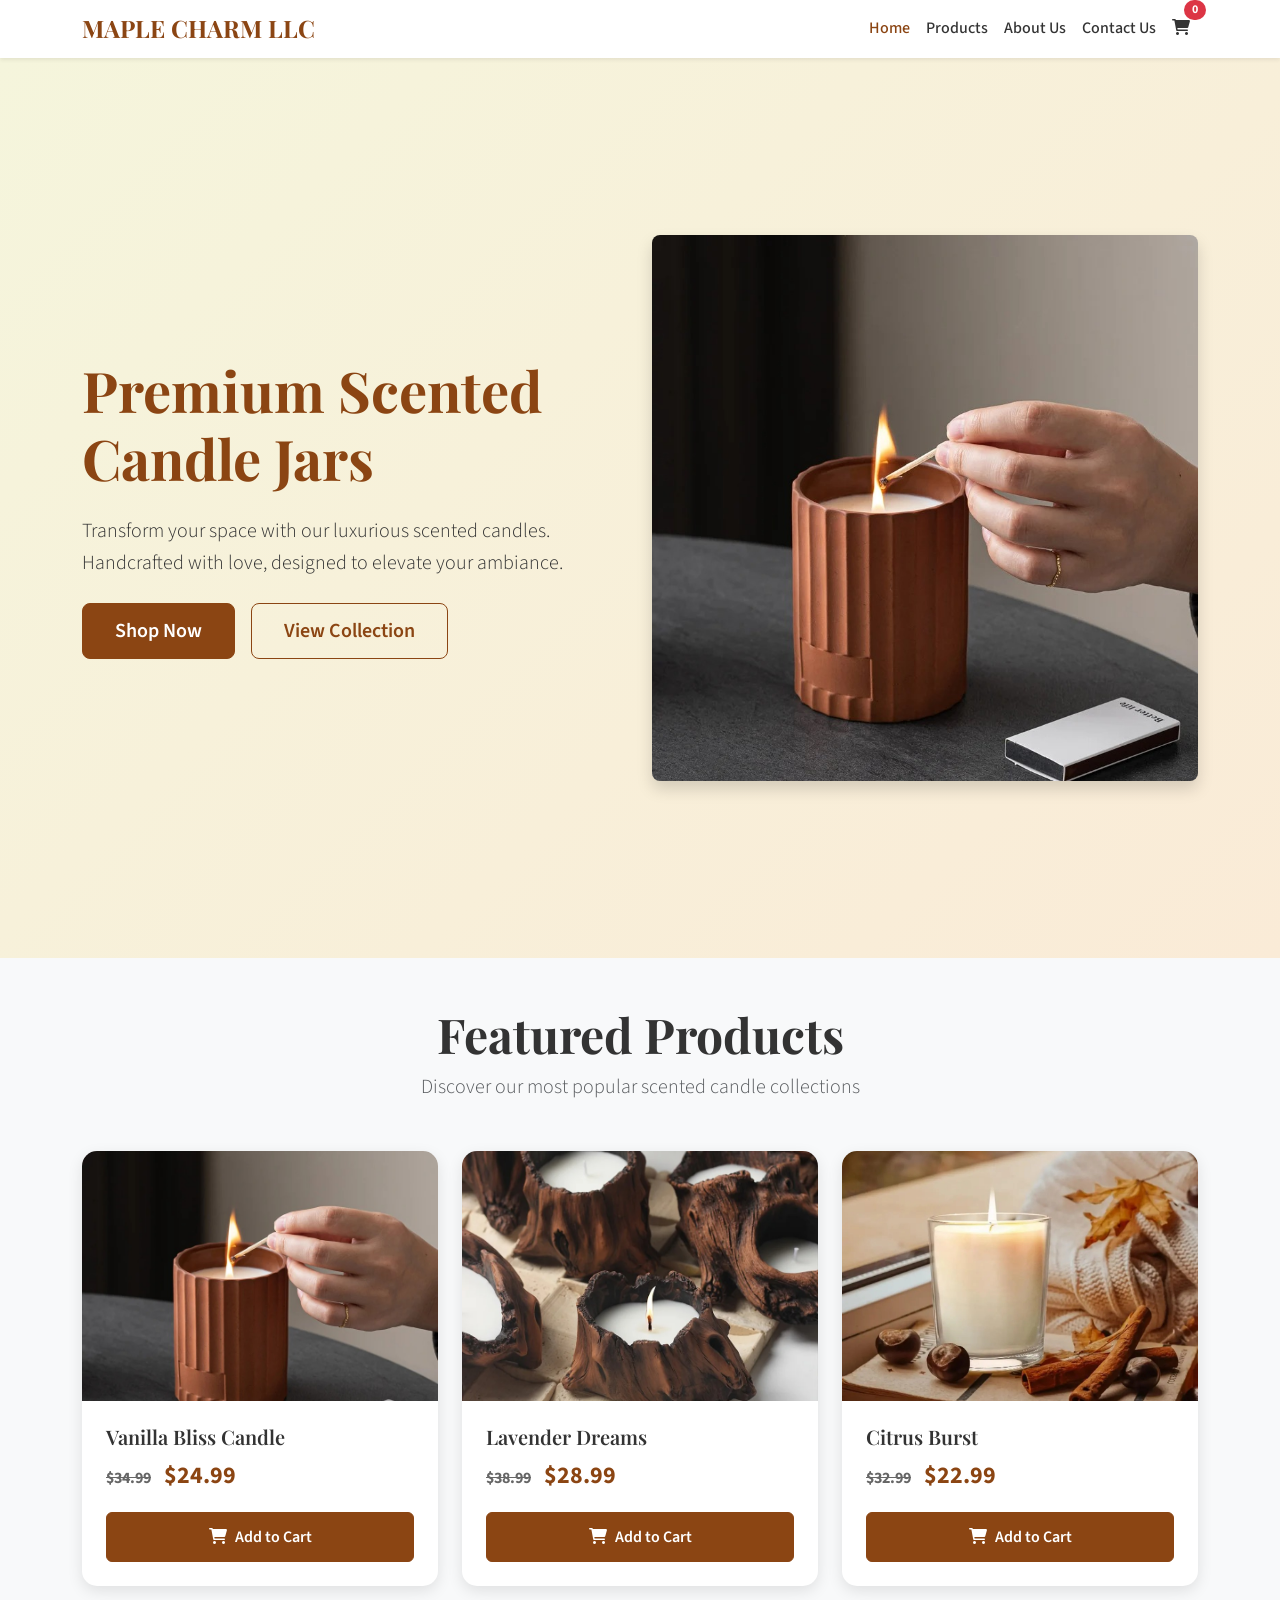
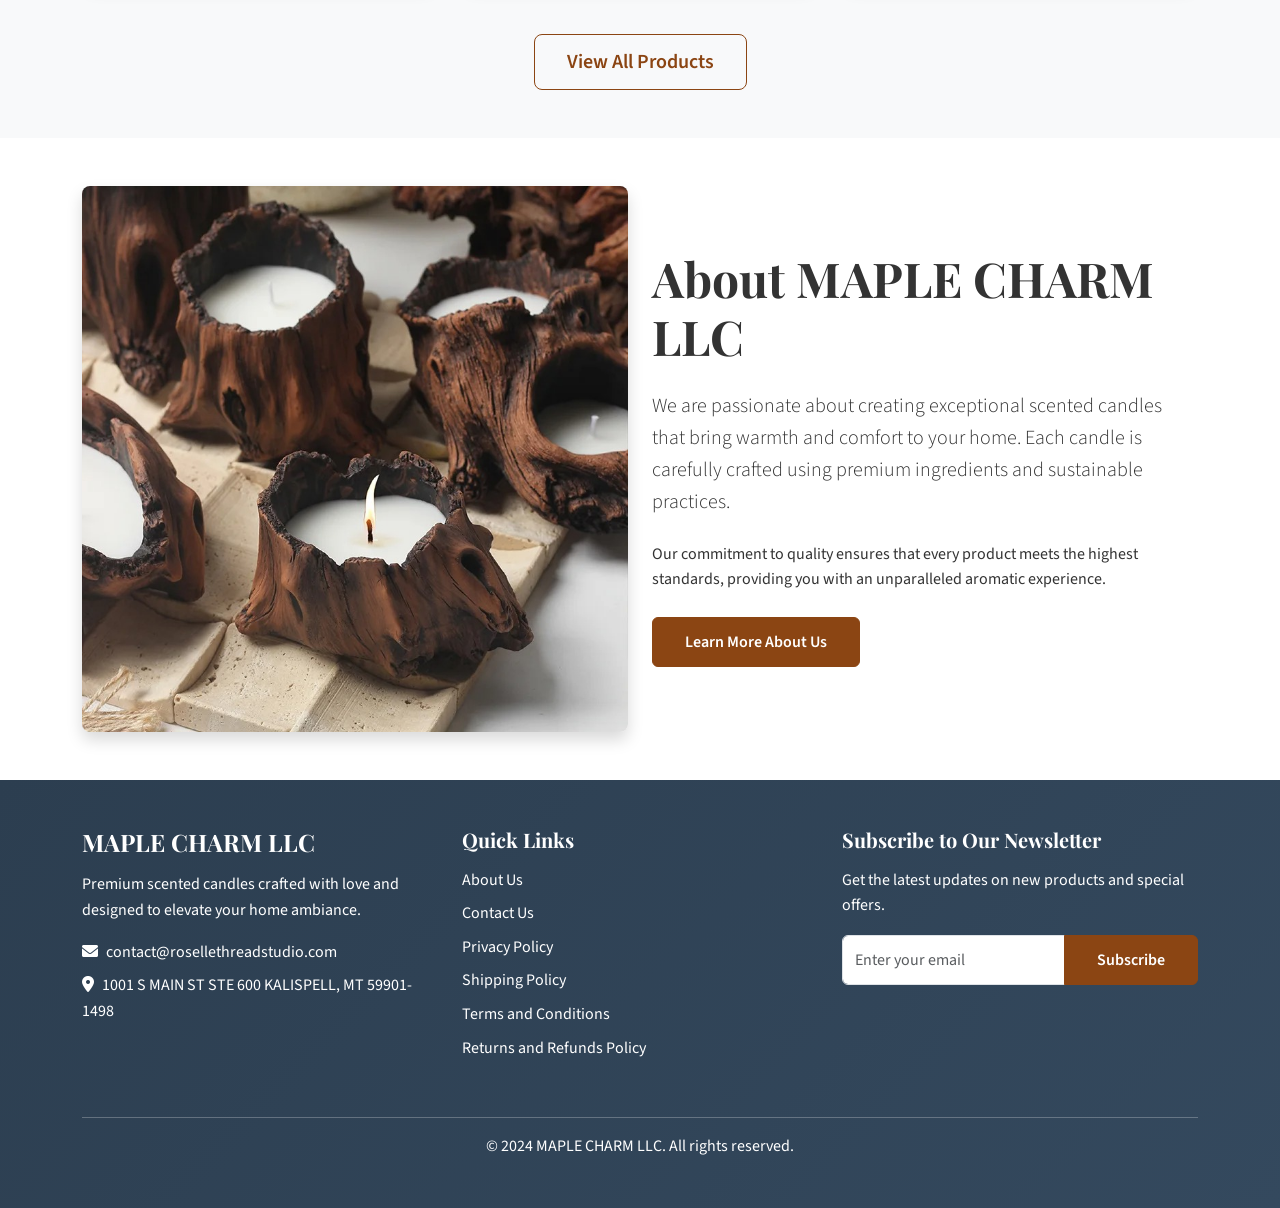
==== index.html @ c26967cf "Commit" ====
<!DOCTYPE html>
<html lang="en">
<head>
    <meta charset="UTF-8">
    <meta name="viewport" content="width=device-width, initial-scale=1.0">
    <title>MAPLE CHARM LLC - Premium Scented Candle Jars</title>
    <link href="https://cdn.jsdelivr.net/npm/bootstrap@5.3.0/dist/css/bootstrap.min.css" rel="stylesheet">
    <link rel="stylesheet" href="https://cdnjs.cloudflare.com/ajax/libs/font-awesome/6.0.0/css/all.min.css">
    <link href="https://fonts.googleapis.com/css2?family=Playfair+Display:wght@400;700&family=Source+Sans+Pro:wght@300;400;600&display=swap" rel="stylesheet">
    <link rel="stylesheet" href="styles.css">
</head>
<body>
    <!-- Navigation -->
    <nav class="navbar navbar-expand-lg navbar-light bg-white sticky-top shadow-sm">
        <div class="container">
            <a class="navbar-brand" href="index.html">
                <h3 class="mb-0 text-primary">MAPLE CHARM LLC</h3>
            </a>
            <button class="navbar-toggler" type="button" data-bs-toggle="collapse" data-bs-target="#navbarNav">
                <span class="navbar-toggler-icon"></span>
            </button>
            <div class="collapse navbar-collapse" id="navbarNav">
                <ul class="navbar-nav ms-auto">
                    <li class="nav-item">
                        <a class="nav-link active" href="index.html">Home</a>
                    </li>
                    <li class="nav-item">
                        <a class="nav-link" href="products.html">Products</a>
                    </li>
                    <li class="nav-item">
                        <a class="nav-link" href="about.html">About Us</a>
                    </li>
                    <li class="nav-item">
                        <a class="nav-link" href="contact.html">Contact Us</a>
                    </li>
                    <li class="nav-item">
                        <a class="nav-link position-relative" href="cart.html">
                            <i class="fas fa-shopping-cart"></i>
                            <span class="badge bg-danger rounded-pill cart-count" id="cartCount">0</span>
                        </a>
                    </li>
                </ul>
            </div>
        </div>
    </nav>

    <!-- Hero Section -->
    <section class="hero-section">
        <div class="container">
            <div class="row align-items-center min-vh-100">
                <div class="col-lg-6">
                    <div class="hero-content">
                        <h1 class="display-4 fw-bold mb-4">Premium Scented Candle Jars</h1>
                        <p class="lead mb-4">Transform your space with our luxurious scented candles. Handcrafted with love, designed to elevate your ambiance.</p>
                        <div class="d-flex gap-3">
                            <a href="products.html" class="btn btn-primary btn-lg">Shop Now</a>
                            <a href="#featured" class="btn btn-outline-primary btn-lg">View Collection</a>
                        </div>
                    </div>
                </div>
                <div class="col-lg-6">
                    <div class="hero-image">
                        <img src="Products/1/main-image-1.jpeg" alt="Premium Scented Candle" class="img-fluid rounded-3 shadow">
                    </div>
                </div>
            </div>
        </div>
    </section>

    <!-- Featured Products -->
    <section id="featured" class="py-5 bg-light">
        <div class="container">
            <div class="text-center mb-5">
                <h2 class="display-5 fw-bold">Featured Products</h2>
                <p class="lead text-muted">Discover our most popular scented candle collections</p>
            </div>
            <div class="row g-4" id="featuredProducts">
                <!-- Products will be loaded here -->
            </div>
            <div class="text-center mt-5">
                <a href="products.html" class="btn btn-outline-primary btn-lg">View All Products</a>
            </div>
        </div>
    </section>

    <!-- About Preview -->
    <section class="py-5">
        <div class="container">
            <div class="row align-items-center">
                <div class="col-lg-6">
                    <img src="Products/2/main-image-1.jpeg" alt="About Maple Charm" class="img-fluid rounded-3 shadow">
                </div>
                <div class="col-lg-6">
                    <h2 class="display-5 fw-bold mb-4">About MAPLE CHARM LLC</h2>
                    <p class="lead mb-4">We are passionate about creating exceptional scented candles that bring warmth and comfort to your home. Each candle is carefully crafted using premium ingredients and sustainable practices.</p>
                    <p class="mb-4">Our commitment to quality ensures that every product meets the highest standards, providing you with an unparalleled aromatic experience.</p>
                    <a href="about.html" class="btn btn-primary">Learn More About Us</a>
                </div>
            </div>
        </div>
    </section>

    <!-- Footer -->
    <footer class="bg-dark text-white py-5">
        <div class="container">
            <div class="row">
                <div class="col-lg-4 mb-4">
                    <h4 class="mb-3">MAPLE CHARM LLC</h4>
                    <p class="mb-3">Premium scented candles crafted with love and designed to elevate your home ambiance.</p>
                    <div class="contact-info">
                        <p class="mb-2"><i class="fas fa-envelope me-2"></i>contact@rosellethreadstudio.com</p>
                        <p class="mb-2"><i class="fas fa-map-marker-alt me-2"></i>1001 S MAIN ST STE 600 KALISPELL, MT 59901-1498</p>
                    </div>
                </div>
                <div class="col-lg-4 mb-4">
                    <h5 class="mb-3">Quick Links</h5>
                    <ul class="list-unstyled">
                        <li class="mb-2"><a href="about.html" class="text-white text-decoration-none">About Us</a></li>
                        <li class="mb-2"><a href="contact.html" class="text-white text-decoration-none">Contact Us</a></li>
                        <li class="mb-2"><a href="privacy.html" class="text-white text-decoration-none">Privacy Policy</a></li>
                        <li class="mb-2"><a href="shipping.html" class="text-white text-decoration-none">Shipping Policy</a></li>
                        <li class="mb-2"><a href="terms.html" class="text-white text-decoration-none">Terms and Conditions</a></li>
                        <li class="mb-2"><a href="returns.html" class="text-white text-decoration-none">Returns and Refunds Policy</a></li>
                    </ul>
                </div>
                <div class="col-lg-4 mb-4">
                    <h5 class="mb-3">Subscribe to Our Newsletter</h5>
                    <p class="mb-3">Get the latest updates on new products and special offers.</p>
                    <form class="newsletter-form">
                        <div class="input-group mb-3">
                            <input type="email" class="form-control" placeholder="Enter your email" required>
                            <button class="btn btn-primary" type="submit">Subscribe</button>
                        </div>
                    </form>
                </div>
            </div>
            <hr class="bg-white">
            <div class="text-center">
                <p class="mb-0">&copy; 2024 MAPLE CHARM LLC. All rights reserved.</p>
            </div>
        </div>
    </footer>

    <script src="https://cdn.jsdelivr.net/npm/bootstrap@5.3.0/dist/js/bootstrap.bundle.min.js"></script>
    <script src="script.js"></script>
</body>
</html>
---- styles.css ----
/* Global Styles */
:root {
    --primary-color: #8B4513;
    --secondary-color: #D2691E;
    --accent-color: #FFD700;
    --text-dark: #333333;
    --text-light: #666666;
    --bg-light: #F8F9FA;
}

body {
    font-family: 'Source Sans Pro', sans-serif;
    color: var(--text-dark);
    line-height: 1.6;
}

h1, h2, h3, h4, h5, h6 {
    font-family: 'Playfair Display', serif;
    font-weight: 700;
}

/* Navigation */
.navbar-brand h3 {
    color: var(--primary-color) !important;
    font-size: 1.5rem;
}

.nav-link {
    color: var(--text-dark) !important;
    font-weight: 500;
    transition: color 0.3s ease;
}

.nav-link:hover,
.nav-link.active {
    color: var(--primary-color) !important;
}

.cart-count {
    position: absolute;
    top: -8px;
    right: -8px;
    font-size: 0.75rem;
}

/* Hero Section */
.hero-section {
    background: linear-gradient(135deg, #F5F5DC 0%, #FAEBD7 100%);
    min-height: 100vh;
    display: flex;
    align-items: center;
}

.hero-content h1 {
    color: var(--primary-color);
    font-size: 3.5rem;
    line-height: 1.2;
}

.hero-image img {
    max-height: 600px;
    object-fit: cover;
    width: 100%;
}

/* Product Cards */
.product-card {
    background: white;
    border-radius: 15px;
    overflow: hidden;
    box-shadow: 0 5px 15px rgba(0,0,0,0.1);
    transition: transform 0.3s ease, box-shadow 0.3s ease;
    height: 100%;
}

.product-card:hover {
    transform: translateY(-5px);
    box-shadow: 0 10px 25px rgba(0,0,0,0.15);
}

.product-image {
    height: 250px;
    overflow: hidden;
    position: relative;
}

.product-image img {
    width: 100%;
    height: 100%;
    object-fit: cover;
    transition: transform 0.3s ease;
}

.product-card:hover .product-image img {
    transform: scale(1.05);
}

.product-info {
    padding: 1.5rem;
}

.product-title {
    font-size: 1.25rem;
    font-weight: 600;
    margin-bottom: 0.5rem;
    color: var(--text-dark);
}

.product-price {
    font-size: 1.5rem;
    font-weight: 700;
    color: var(--primary-color);
    margin-bottom: 1rem;
}

.original-price {
    text-decoration: line-through;
    color: var(--text-light);
    font-size: 1rem;
    margin-right: 0.5rem;
}

/* Buttons */
.btn-primary {
    background-color: var(--primary-color);
    border-color: var(--primary-color);
    padding: 0.75rem 2rem;
    font-weight: 600;
    transition: all 0.3s ease;
}

.btn-primary:hover {
    background-color: var(--secondary-color);
    border-color: var(--secondary-color);
    transform: translateY(-2px);
}

.btn-outline-primary {
    border-color: var(--primary-color);
    color: var(--primary-color);
    padding: 0.75rem 2rem;
    font-weight: 600;
    transition: all 0.3s ease;
}

.btn-outline-primary:hover {
    background-color: var(--primary-color);
    border-color: var(--primary-color);
    transform: translateY(-2px);
}

/* Product Detail Page */
.main-image-container {
    position: relative;
    overflow: hidden;
    border-radius: 15px;
    box-shadow: 0 10px 30px rgba(0,0,0,0.1);
}

.main-image {
    width: 100%;
    height: 500px;
    object-fit: cover;
}

.thumbnail-container {
    display: flex;
    gap: 1rem;
    margin-top: 1rem;
    overflow-x: auto;
}

.thumbnail {
    width: 100px;
    height: 100px;
    object-fit: cover;
    border-radius: 10px;
    cursor: pointer;
    transition: all 0.3s ease;
    border: 3px solid transparent;
}

.thumbnail:hover,
.thumbnail.active {
    border-color: var(--primary-color);
    transform: scale(1.05);
}

.variant-selector {
    display: flex;
    gap: 0.5rem;
    flex-wrap: wrap;
    margin: 1rem 0;
}

.variant-btn {
    padding: 0.5rem 1rem;
    border: 2px solid var(--primary-color);
    background: white;
    color: var(--primary-color);
    border-radius: 25px;
    cursor: pointer;
    transition: all 0.3s ease;
}

.variant-btn:hover,
.variant-btn.active {
    background: var(--primary-color);
    color: white;
}

.quantity-selector {
    display: flex;
    align-items: center;
    gap: 1rem;
    margin: 1rem 0;
}

.quantity-btn {
    width: 40px;
    height: 40px;
    border: 2px solid var(--primary-color);
    background: white;
    color: var(--primary-color);
    border-radius: 50%;
    cursor: pointer;
    transition: all 0.3s ease;
}

.quantity-btn:hover {
    background: var(--primary-color);
    color: white;
}

.quantity-input {
    width: 60px;
    text-align: center;
    border: 2px solid var(--primary-color);
    border-radius: 5px;
    padding: 0.5rem;
}

/* Cart Page */
.cart-item {
    background: white;
    border-radius: 10px;
    padding: 1.5rem;
    margin-bottom: 1rem;
    box-shadow: 0 3px 10px rgba(0,0,0,0.1);
}

.cart-item-image {
    width: 100px;
    height: 100px;
    object-fit: cover;
    border-radius: 10px;
}

.cart-summary {
    background: var(--bg-light);
    border-radius: 15px;
    padding: 2rem;
    position: sticky;
    top: 100px;
}

/* Footer */
footer {
    background: linear-gradient(135deg, #2C3E50 0%, #34495E 100%);
}

footer a:hover {
    color: var(--accent-color) !important;
}

.newsletter-form .btn-primary {
    border-top-left-radius: 0;
    border-bottom-left-radius: 0;
}

/* Responsive Design */
@media (max-width: 768px) {
    .hero-content h1 {
        font-size: 2.5rem;
    }
    
    .main-image {
        height: 300px;
    }
    
    .thumbnail {
        width: 80px;
        height: 80px;
    }
    
    .cart-summary {
        position: static;
        margin-top: 2rem;
    }
}

/* Loading Animation */
.loading {
    display: inline-block;
    width: 20px;
    height: 20px;
    border: 3px solid rgba(139, 69, 19, 0.3);
    border-radius: 50%;
    border-top-color: var(--primary-color);
    animation: spin 1s ease-in-out infinite;
}

@keyframes spin {
    to { transform: rotate(360deg); }
}

/* Toast Notification */
.toast-container {
    position: fixed;
    top: 20px;
    right: 20px;
    z-index: 1050;
}

.custom-toast {
    background: white;
    border-radius: 10px;
    padding: 1rem 1.5rem;
    box-shadow: 0 5px 15px rgba(0,0,0,0.2);
    margin-bottom: 1rem;
    display: flex;
    align-items: center;
    gap: 1rem;
    animation: slideIn 0.3s ease;
}

@keyframes slideIn {
    from {
        transform: translateX(100%);
        opacity: 0;
    }
    to {
        transform: translateX(0);
        opacity: 1;
    }
}

.toast-success {
    border-left: 4px solid #28a745;
}

.toast-error {
    border-left: 4px solid #dc3545;
}
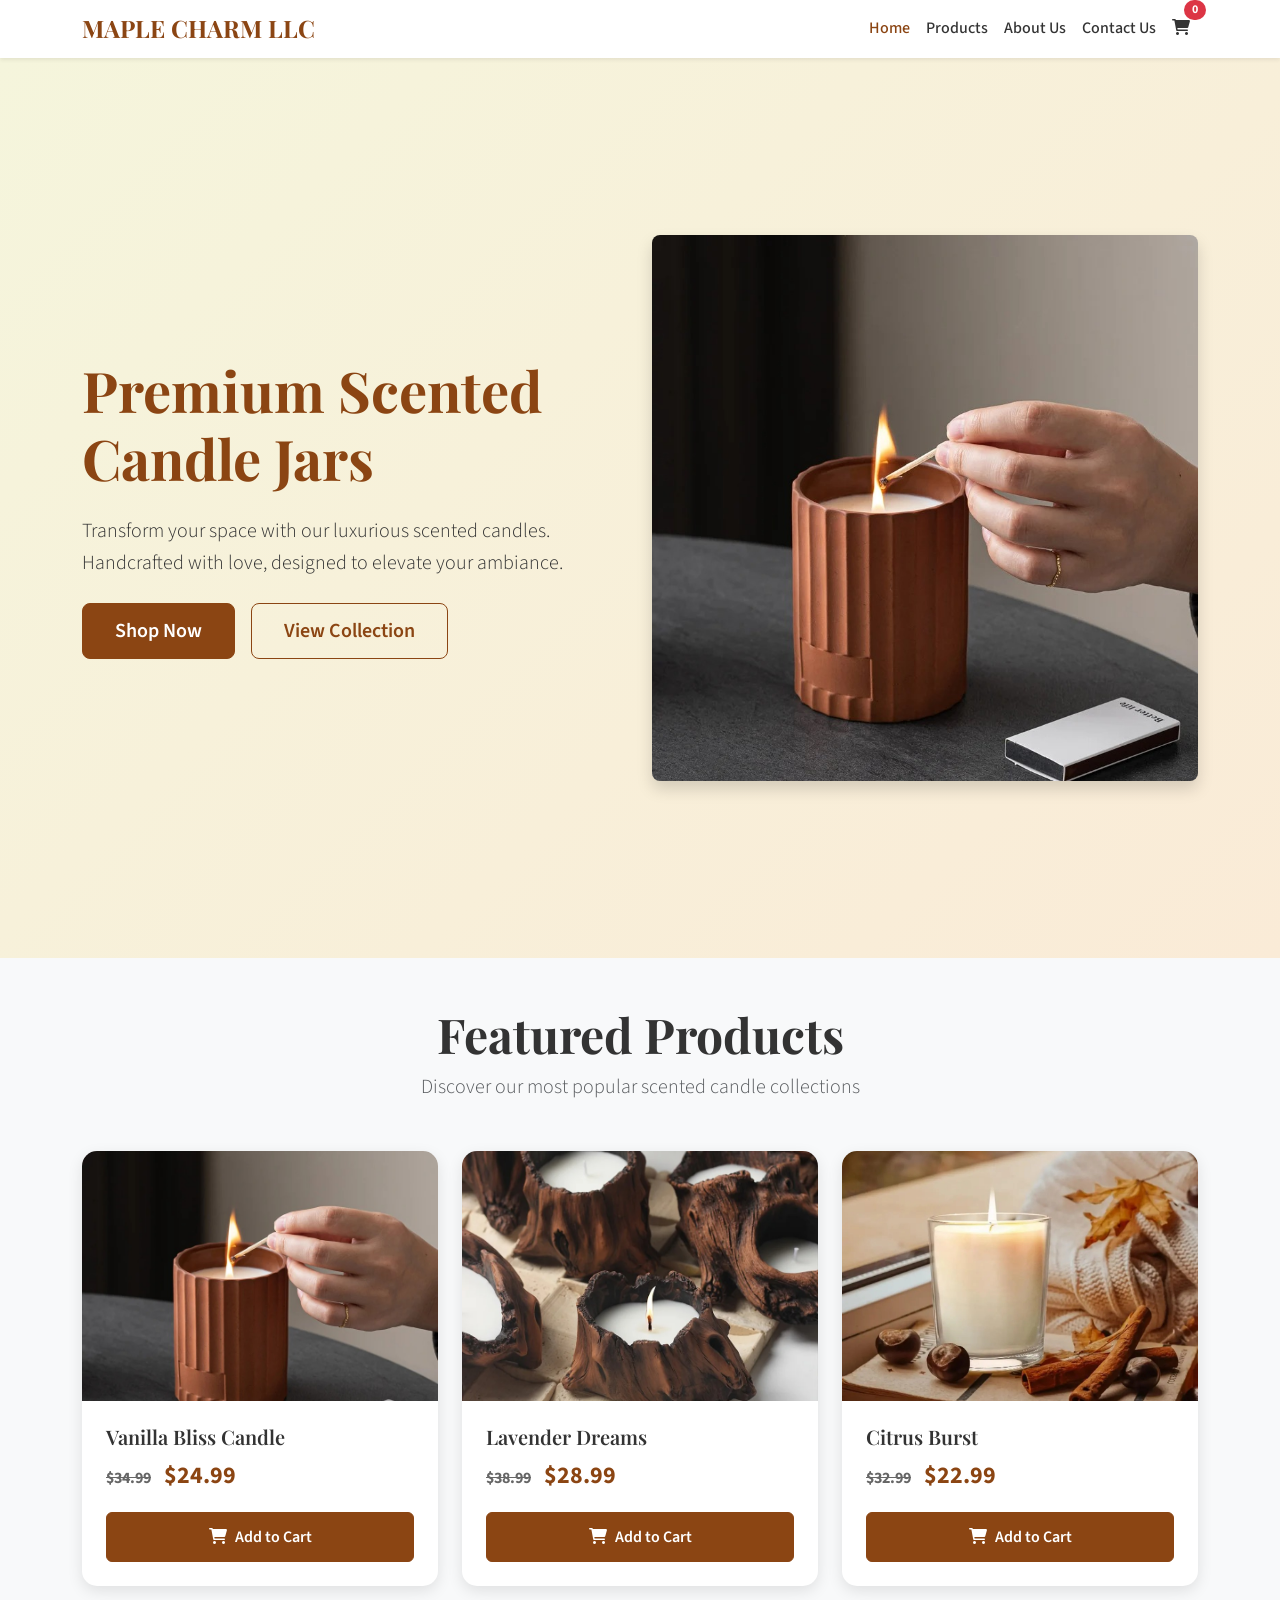
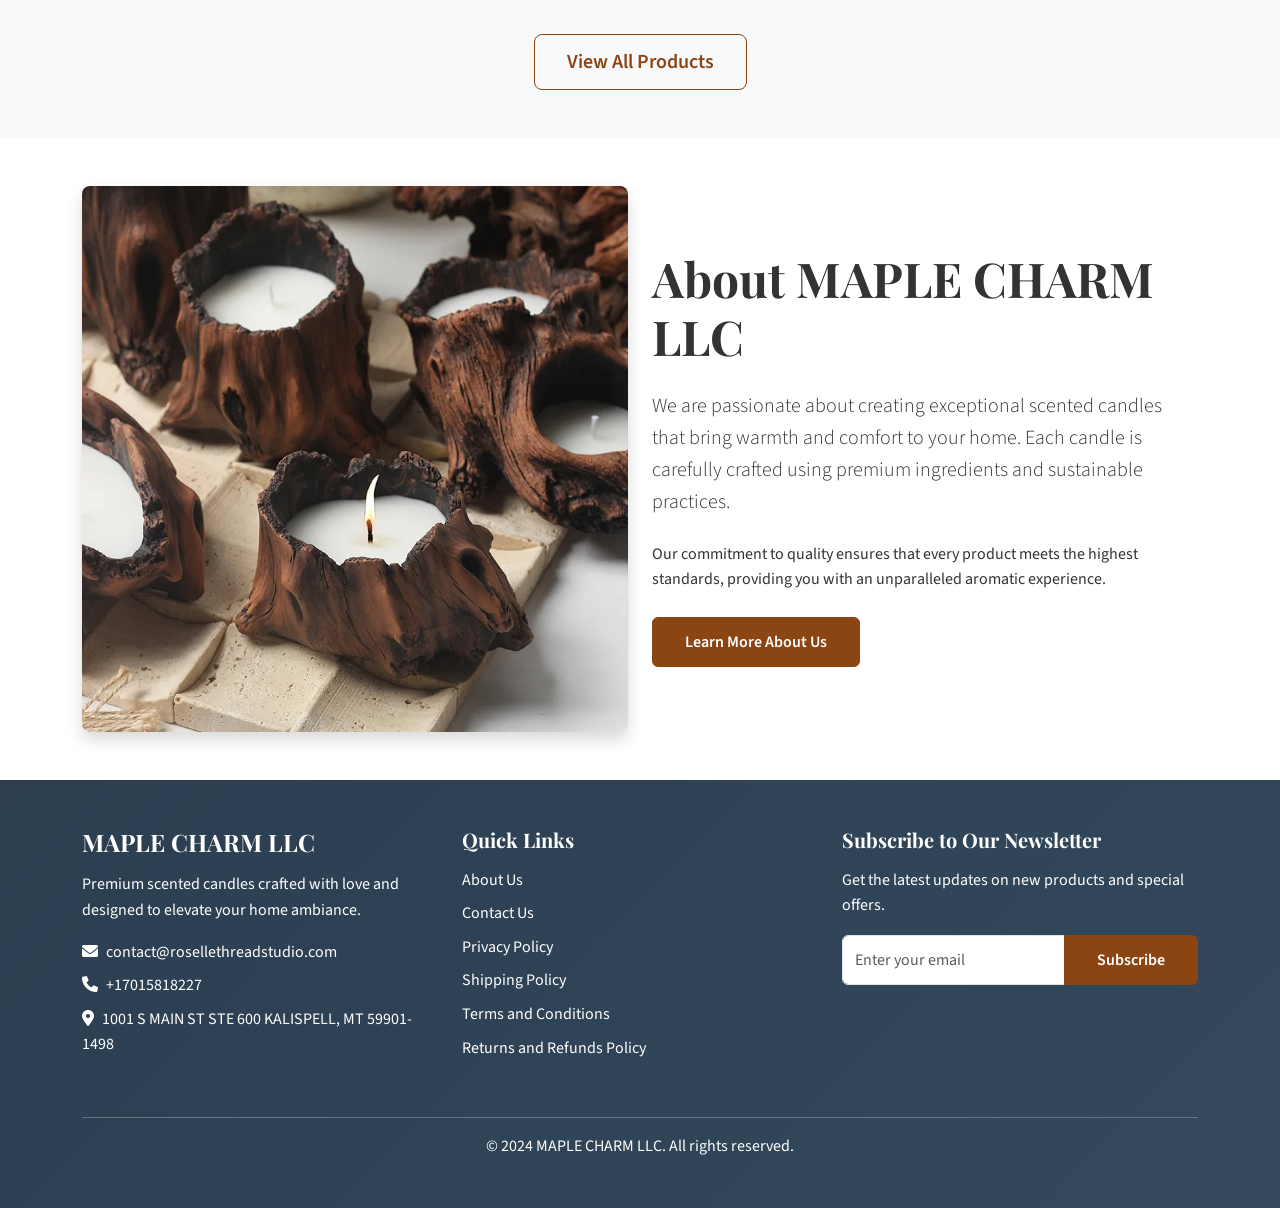
==== commit b07387e4: "Update" ====
--- a/index.html
+++ b/index.html
@@ -109,6 +109,7 @@
                     <p class="mb-3">Premium scented candles crafted with love and designed to elevate your home ambiance.</p>
                     <div class="contact-info">
                         <p class="mb-2"><i class="fas fa-envelope me-2"></i>contact@rosellethreadstudio.com</p>
+                        <p class="mb-2"><i class="fas fa-phone me-2"></i>+17015818227</p>
                         <p class="mb-2"><i class="fas fa-map-marker-alt me-2"></i>1001 S MAIN ST STE 600 KALISPELL, MT 59901-1498</p>
                     </div>
                 </div>
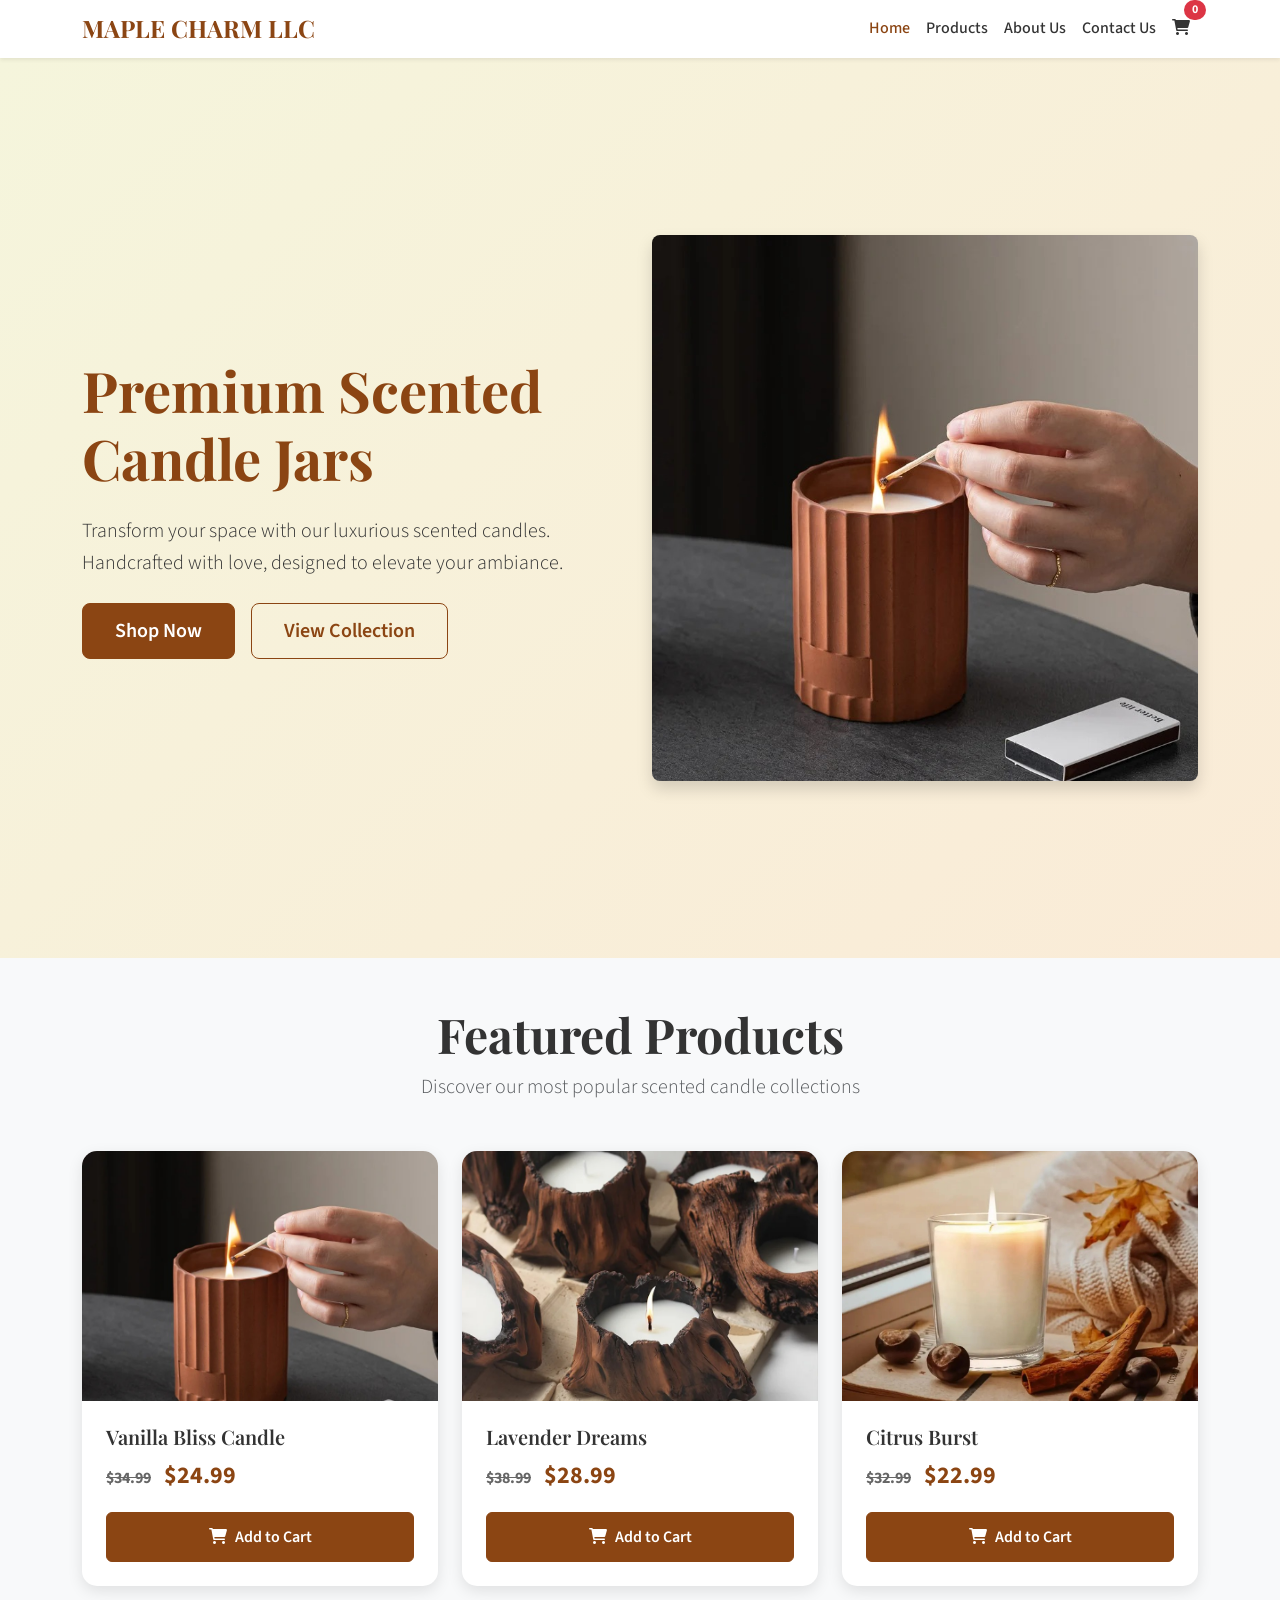
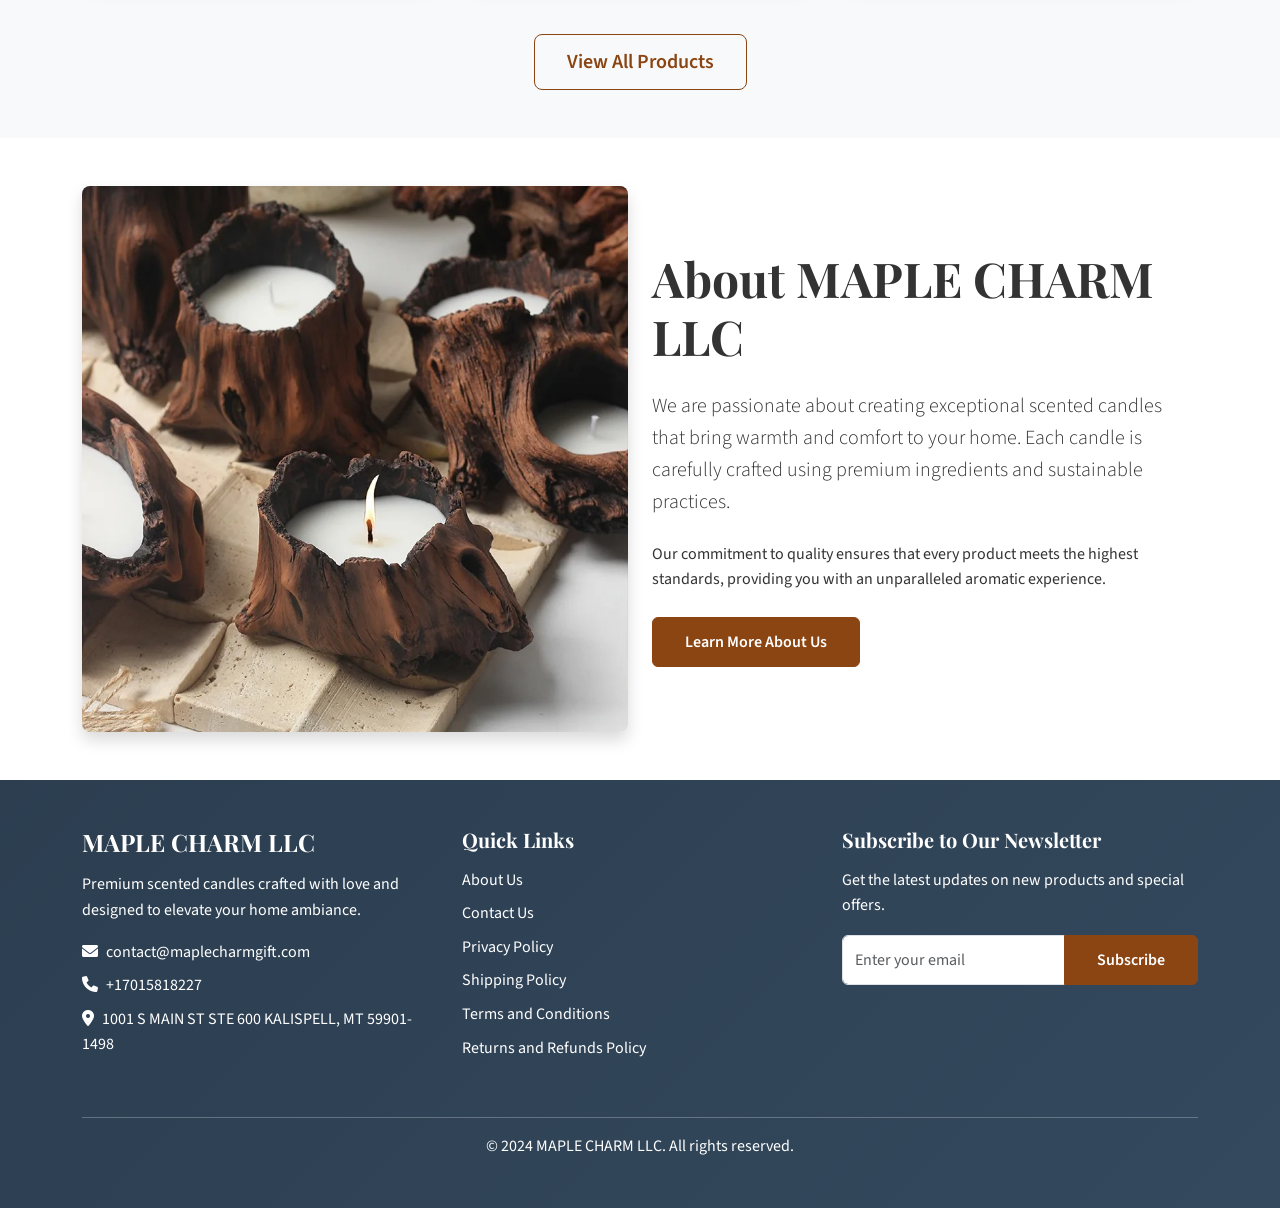
==== commit 1de9cd48: "Update" ====
--- a/index.html
+++ b/index.html
@@ -108,7 +108,7 @@
                     <h4 class="mb-3">MAPLE CHARM LLC</h4>
                     <p class="mb-3">Premium scented candles crafted with love and designed to elevate your home ambiance.</p>
                     <div class="contact-info">
-                        <p class="mb-2"><i class="fas fa-envelope me-2"></i>contact@rosellethreadstudio.com</p>
+                        <p class="mb-2"><i class="fas fa-envelope me-2"></i>contact@maplecharmgift.com</p>
                         <p class="mb-2"><i class="fas fa-phone me-2"></i>+17015818227</p>
                         <p class="mb-2"><i class="fas fa-map-marker-alt me-2"></i>1001 S MAIN ST STE 600 KALISPELL, MT 59901-1498</p>
                     </div>
